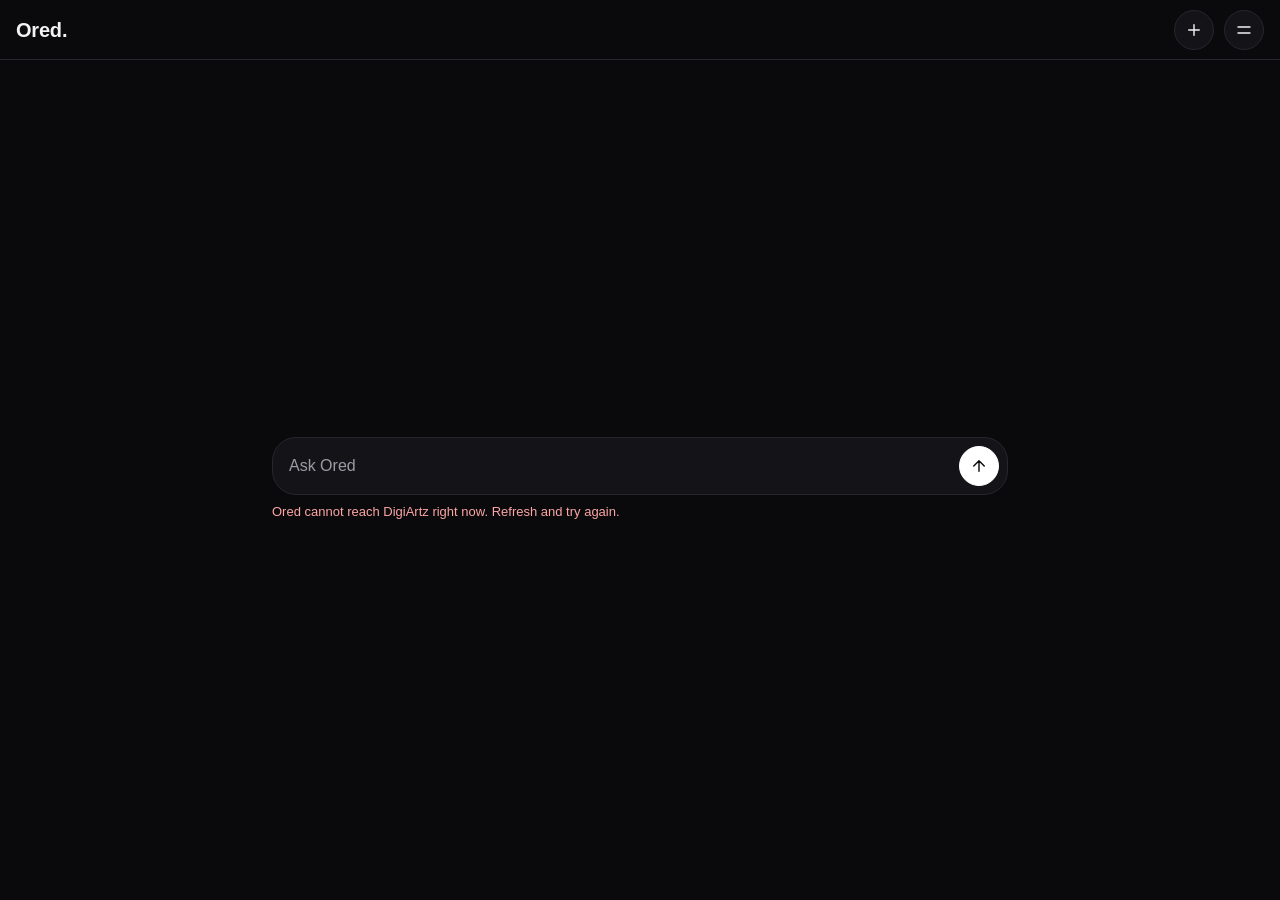
==== ored/index.html @ a07c2660 "Add the Ored page, launcher and learning pipeline" ====
<!doctype html>
<html lang="en">
<head>
<meta charset="utf-8">
<meta name="viewport" content="width=device-width, initial-scale=1, viewport-fit=cover">
<title>Ored</title>
<meta name="robots" content="noindex, nofollow">
<meta name="color-scheme" content="dark">
<link rel="icon" type="image/svg+xml" href="/favicon.svg?v=4" sizes="any">
<link rel="icon" href="/favicon.ico?v=4" sizes="16x16 32x32 48x48">
<link rel="apple-touch-icon" sizes="180x180" href="/apple-touch-icon.png?v=4">
<link rel="stylesheet" href="/ored/app.css?v=1">
</head>
<body>

<header class="oBar">
  <a class="oMark" href="/ored/">Ored.</a>
  <div class="oBarActs">
    <button type="button" class="oCirc" id="oNew" aria-label="New chat" title="New chat">
      <svg viewBox="0 0 24 24" aria-hidden="true" focusable="false">
        <path d="M12 5v14M5 12h14"></path>
      </svg>
    </button>
    <button type="button" class="oCirc" id="oMenu" aria-label="Chat history" title="Chat history"
            aria-expanded="false" aria-controls="oHistory">
      <svg viewBox="0 0 24 24" aria-hidden="true" focusable="false">
        <path d="M4 8h16M4 16h16"></path>
      </svg>
    </button>
  </div>
</header>

<main class="oMain" id="oMain">
  <div class="oThread" id="oThread" aria-live="polite"></div>
</main>

<div class="oDock" id="oDock">
  <form class="oComposer" id="oForm" autocomplete="off">
    <label class="oSrOnly" for="oInput">Message Ored</label>
    <textarea id="oInput" rows="1" maxlength="4000" placeholder="Ask Ored"
              enterkeyhint="send" spellcheck="true"></textarea>
    <button type="submit" class="oCirc oSend" id="oSend" aria-label="Send message" title="Send">
      <svg viewBox="0 0 24 24" aria-hidden="true" focusable="false">
        <path d="M12 19V5M5 12l7-7 7 7"></path>
      </svg>
    </button>
  </form>
  <p class="oNote" id="oNote" role="status"></p>
</div>

<div class="oScrim" id="oScrim" hidden></div>

<aside class="oHistory" id="oHistory" aria-label="Chat history" hidden>
  <div class="oHistoryBar">
    <span class="oHistoryTitle">History</span>
    <button type="button" class="oCirc oCircSm" id="oHistoryClose" aria-label="Close history">
      <svg viewBox="0 0 24 24" aria-hidden="true" focusable="false">
        <path d="M6 6l12 12M18 6L6 18"></path>
      </svg>
    </button>
  </div>
  <ul class="oHistoryList" id="oHistoryList"></ul>
  <p class="oHistoryEmpty" id="oHistoryEmpty">No conversations yet.</p>
</aside>

<script defer src="/js/vendor/supabase-js-2.112.2.min.js"></script>
<script defer src="/config.js"></script>
<script defer src="/ored/app.js?v=1"></script>

</body>
</html>
---- ored/app.css ----
:root{
  --o-bg:#0A0A0C;
  --o-sur:#141418;
  --o-sur2:#1C1C22;
  --o-bdr:#26262E;
  --o-bdrh:#3A3A46;
  --o-tx:#F2F2F5;
  --o-txd:#9B9BA6;
  --o-acc:#FFFFFF;
  --o-danger:#FCA5A5;
  --o-bar:3.75rem;
  --o-sat:env(safe-area-inset-top,0px);
  --o-sab:env(safe-area-inset-bottom,0px);
  --o-font:'Open Sans',-apple-system,BlinkMacSystemFont,'Segoe UI',Roboto,Helvetica,Arial,sans-serif;
  color-scheme:dark;
}

*,*::before,*::after{box-sizing:border-box;}

[hidden]{display:none !important;}

html,body{height:100%;}

body{
  margin:0;
  background:var(--o-bg);
  color:var(--o-tx);
  font-family:var(--o-font);
  font-size:1rem;
  line-height:1.6;
  -webkit-font-smoothing:antialiased;
  display:flex;
  flex-direction:column;
  overflow:hidden;
}

.oSrOnly{
  position:absolute;
  width:1px;height:1px;
  padding:0;margin:-1px;
  overflow:hidden;
  clip:rect(0 0 0 0);
  white-space:nowrap;
  border:0;
}

.oBar{
  flex:0 0 auto;
  height:calc(var(--o-bar) + var(--o-sat));
  padding:var(--o-sat) 1rem 0;
  display:flex;
  align-items:center;
  justify-content:space-between;
  gap:1rem;
  background:var(--o-bg);
  border-bottom:1px solid var(--o-bdr);
}

.oMark{
  font-size:1.25rem;
  font-weight:700;
  letter-spacing:-.01em;
  color:var(--o-tx);
  text-decoration:none;
}

.oBarActs{display:flex;align-items:center;gap:.625rem;}

.oCirc{
  width:2.5rem;
  height:2.5rem;
  flex:0 0 auto;
  display:flex;
  align-items:center;
  justify-content:center;
  padding:0;
  border-radius:50%;
  border:1px solid var(--o-bdr);
  background:var(--o-sur);
  color:var(--o-tx);
  cursor:pointer;
  -webkit-tap-highlight-color:transparent;
  transition:background .2s ease,border-color .2s ease,transform .2s ease;
}
.oCirc svg{
  width:1.125rem;
  height:1.125rem;
  fill:none;
  stroke:currentColor;
  stroke-width:1.9;
  stroke-linecap:round;
  stroke-linejoin:round;
}
.oCircSm{width:2rem;height:2rem;}
.oCircSm svg{width:.9375rem;height:.9375rem;}
@media(hover:hover){
  .oCirc:hover{background:var(--o-sur2);border-color:var(--o-bdrh);}
}
.oCirc:active{transform:scale(.94);}
.oCirc:focus-visible{outline:2px solid var(--o-acc);outline-offset:2px;}
.oCirc[disabled]{opacity:.45;cursor:not-allowed;}

.oMain{
  flex:1 1 auto;
  min-height:0;
  overflow-y:auto;
  overscroll-behavior:contain;
}

.oThread{
  width:min(46rem,100% - 2rem);
  margin:0 auto;
  padding:1.5rem 0 .5rem;
  display:flex;
  flex-direction:column;
  gap:1.25rem;
}
.oThread:empty{padding:0;}

.oTurn{display:flex;flex-direction:column;gap:.375rem;}
.oTurn.oMine{align-items:flex-end;}

.oBubble{
  max-width:min(100%,38rem);
  padding:.75rem 1rem;
  border-radius:1.125rem;
  background:var(--o-sur);
  border:1px solid var(--o-bdr);
  white-space:pre-wrap;
  overflow-wrap:anywhere;
}
.oMine .oBubble{
  background:var(--o-sur2);
  border-color:var(--o-bdrh);
  border-bottom-right-radius:.375rem;
}
.oTurn:not(.oMine) .oBubble{border-bottom-left-radius:.375rem;}
.oBubble.oFailed{border-color:rgba(252,165,165,.45);color:var(--o-danger);}

.oDock{
  flex:0 0 auto;
  padding:.75rem 1rem calc(.75rem + var(--o-sab));
  background:var(--o-bg);
}
body.oEmpty .oMain{flex:0 1 auto;}
body.oEmpty .oDock{margin-block:auto;}

.oComposer{
  width:min(46rem,100%);
  margin:0 auto;
  display:flex;
  align-items:flex-end;
  gap:.625rem;
  padding:.5rem .5rem .5rem 1rem;
  border:1px solid var(--o-bdr);
  border-radius:1.5rem;
  background:var(--o-sur);
  transition:border-color .2s ease;
}
.oComposer:focus-within{border-color:var(--o-bdrh);}

.oComposer textarea{
  flex:1 1 auto;
  min-width:0;
  max-height:11rem;
  padding:.5rem 0;
  border:0;
  resize:none;
  background:transparent;
  color:var(--o-tx);
  font:inherit;
  line-height:1.5;
  outline:none;
}
.oComposer textarea::placeholder{color:var(--o-txd);}

.oSend{background:var(--o-acc);border-color:var(--o-acc);color:var(--o-bg);}
@media(hover:hover){
  .oSend:hover{background:var(--o-acc);border-color:var(--o-acc);opacity:.88;}
}

.oNote{
  width:min(46rem,100%);
  margin:.5rem auto 0;
  min-height:1.25rem;
  font-size:.8125rem;
  line-height:1.4;
  color:var(--o-txd);
}
.oNote a{color:var(--o-tx);}
.oNote.oNoteBad{color:var(--o-danger);}

.oScrim{
  position:fixed;
  inset:0;
  z-index:40;
  background:rgba(5,5,8,.6);
  backdrop-filter:blur(2px);
  -webkit-backdrop-filter:blur(2px);
}

.oHistory{
  position:fixed;
  z-index:41;
  top:0;
  right:0;
  bottom:0;
  width:min(20rem,86vw);
  padding:var(--o-sat) 0 var(--o-sab);
  display:flex;
  flex-direction:column;
  background:var(--o-sur);
  border-left:1px solid var(--o-bdr);
}

.oHistoryBar{
  flex:0 0 auto;
  height:var(--o-bar);
  padding:0 .75rem 0 1rem;
  display:flex;
  align-items:center;
  justify-content:space-between;
  border-bottom:1px solid var(--o-bdr);
}
.oHistoryTitle{font-size:.875rem;font-weight:600;color:var(--o-txd);}

.oHistoryList{
  flex:1 1 auto;
  min-height:0;
  overflow-y:auto;
  margin:0;
  padding:.5rem;
  list-style:none;
}
.oHistoryList:empty{display:none;}

.oHistoryItem{
  display:flex;
  align-items:center;
  gap:.5rem;
  width:100%;
  padding:.5rem .625rem;
  border:0;
  border-radius:.625rem;
  background:transparent;
  color:var(--o-tx);
  font:inherit;
  font-size:.875rem;
  text-align:left;
  white-space:nowrap;
  overflow:hidden;
  text-overflow:ellipsis;
  cursor:pointer;
}
@media(hover:hover){
  .oHistoryItem:hover{background:var(--o-sur2);}
}
.oHistoryItem[aria-current="true"]{background:var(--o-sur2);}
.oHistoryItem:focus-visible{outline:2px solid var(--o-acc);outline-offset:-2px;}

.oHistoryEmpty{
  margin:0;
  padding:1rem;
  font-size:.8125rem;
  color:var(--o-txd);
}

@media(prefers-reduced-motion:reduce){
  .oCirc,.oComposer{transition:none;}
  .oCirc:active{transform:none;}
}
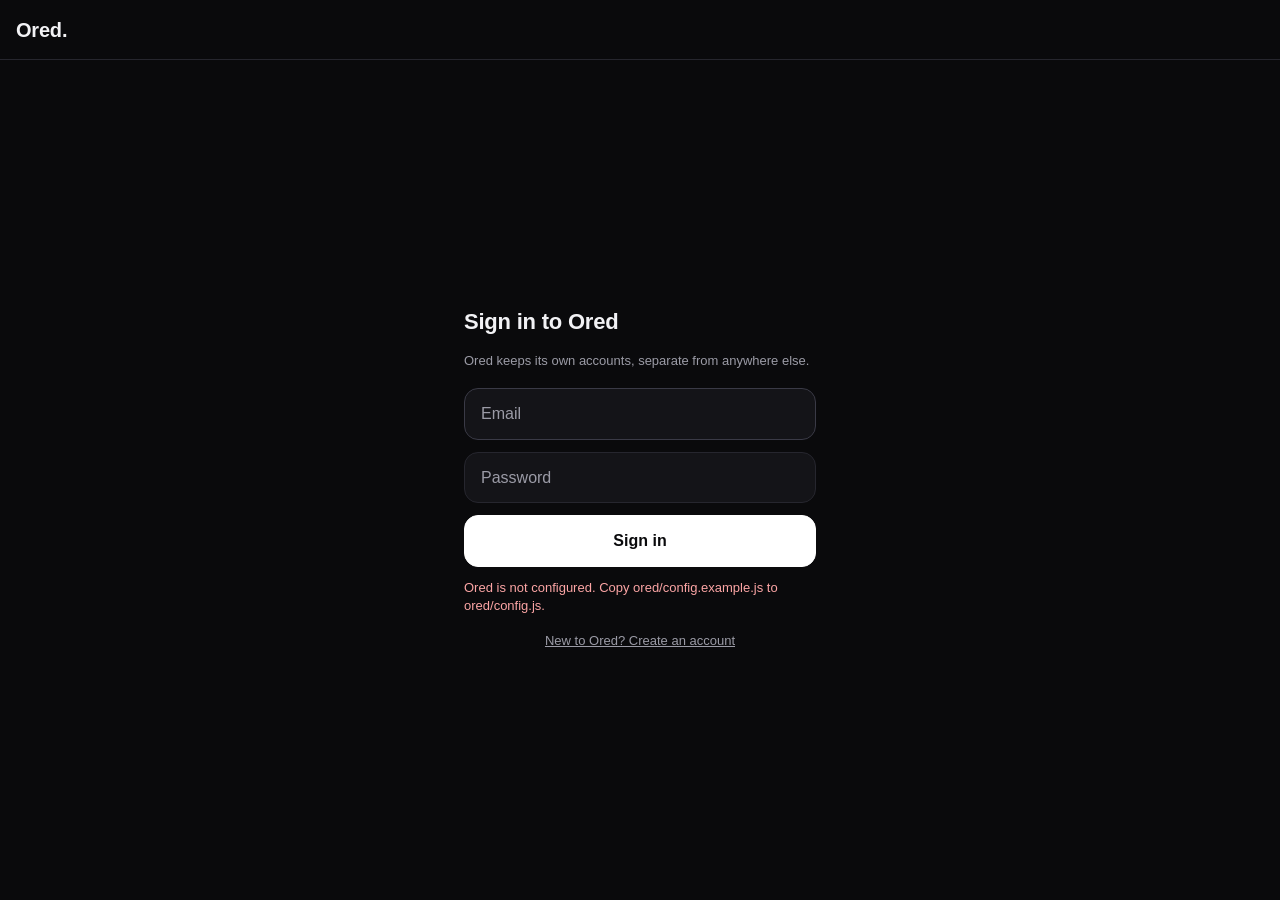
==== commit ba2cfedd: "Make Ored stand on its own Supabase project Ored shared DigiArtz's Supabase project: its tables sat " ====
--- a/ored/index.html
+++ b/ored/index.html
@@ -9,7 +9,7 @@
 <link rel="icon" type="image/svg+xml" href="/favicon.svg?v=4" sizes="any">
 <link rel="icon" href="/favicon.ico?v=4" sizes="16x16 32x32 48x48">
 <link rel="apple-touch-icon" sizes="180x180" href="/apple-touch-icon.png?v=4">
-<link rel="stylesheet" href="/ored/app.css?v=1">
+<link rel="stylesheet" href="/ored/app.css?v=2">
 </head>
 <body>
 
@@ -25,6 +25,11 @@
             aria-expanded="false" aria-controls="oHistory">
       <svg viewBox="0 0 24 24" aria-hidden="true" focusable="false">
         <path d="M4 8h16M4 16h16"></path>
+      </svg>
+    </button>
+    <button type="button" class="oCirc" id="oOut" aria-label="Sign out" title="Sign out">
+      <svg viewBox="0 0 24 24" aria-hidden="true" focusable="false">
+        <path d="M15 17l5-5-5-5M20 12H9M13 3H6a1 1 0 0 0-1 1v16a1 1 0 0 0 1 1h7"></path>
       </svg>
     </button>
   </div>
@@ -48,6 +53,22 @@
   <p class="oNote" id="oNote" role="status"></p>
 </div>
 
+<section class="oAuth" id="oAuth" hidden aria-labelledby="oAuthTitle">
+  <form class="oAuthCard" id="oAuthForm" autocomplete="on">
+    <h1 class="oAuthTitle" id="oAuthTitle">Sign in to Ored</h1>
+    <p class="oAuthLede" id="oAuthLede">Ored keeps its own accounts, separate from anywhere else.</p>
+    <label class="oSrOnly" for="oEmail">Email</label>
+    <input class="oField" id="oEmail" type="email" name="email" placeholder="Email"
+           autocomplete="email" required>
+    <label class="oSrOnly" for="oPass">Password</label>
+    <input class="oField" id="oPass" type="password" name="password" placeholder="Password"
+           autocomplete="current-password" minlength="8" required>
+    <button type="submit" class="oBtn" id="oAuthGo">Sign in</button>
+    <p class="oAuthNote" id="oAuthNote" role="status"></p>
+    <button type="button" class="oLink" id="oAuthSwap">New to Ored? Create an account</button>
+  </form>
+</section>
+
 <div class="oScrim" id="oScrim" hidden></div>
 
 <aside class="oHistory" id="oHistory" aria-label="Chat history" hidden>
@@ -64,8 +85,8 @@
 </aside>
 
 <script defer src="/js/vendor/supabase-js-2.112.2.min.js"></script>
-<script defer src="/config.js"></script>
-<script defer src="/ored/app.js?v=1"></script>
+<script defer src="/ored/config.js?v=1"></script>
+<script defer src="/ored/app.js?v=2"></script>
 
 </body>
 </html>
--- a/ored/app.css
+++ b/ored/app.css
@@ -269,3 +269,98 @@
   .oCirc,.oComposer{transition:none;}
   .oCirc:active{transform:none;}
 }
+
+body.oOut .oBarActs,
+body.oOut .oDock{display:none;}
+body:not(.oOut) #oOut{display:flex;}
+body.oOut #oOut{display:none;}
+
+.oAuth{
+  position:fixed;
+  inset:calc(var(--o-bar) + var(--o-sat)) 0 0;
+  z-index:30;
+  display:flex;
+  align-items:center;
+  justify-content:center;
+  padding:1.5rem 1rem calc(1.5rem + var(--o-sab));
+  overflow-y:auto;
+  background:var(--o-bg);
+}
+
+.oAuthCard{
+  width:min(22rem,100%);
+  display:flex;
+  flex-direction:column;
+  gap:.75rem;
+}
+
+.oAuthTitle{
+  margin:0;
+  font-size:1.375rem;
+  font-weight:700;
+  letter-spacing:-.01em;
+}
+
+.oAuthLede{
+  margin:0 0 .25rem;
+  font-size:.8125rem;
+  color:var(--o-txd);
+}
+
+.oField{
+  width:100%;
+  padding:.75rem 1rem;
+  border:1px solid var(--o-bdr);
+  border-radius:.875rem;
+  background:var(--o-sur);
+  color:var(--o-tx);
+  font:inherit;
+  outline:none;
+  transition:border-color .2s ease;
+}
+.oField::placeholder{color:var(--o-txd);}
+.oField:focus{border-color:var(--o-bdrh);}
+
+.oBtn{
+  width:100%;
+  padding:.75rem 1rem;
+  border:1px solid var(--o-acc);
+  border-radius:.875rem;
+  background:var(--o-acc);
+  color:var(--o-bg);
+  font:inherit;
+  font-weight:600;
+  cursor:pointer;
+  -webkit-tap-highlight-color:transparent;
+  transition:opacity .2s ease;
+}
+@media(hover:hover){ .oBtn:hover{opacity:.88;} }
+.oBtn[disabled]{opacity:.45;cursor:not-allowed;}
+.oBtn:focus-visible{outline:2px solid var(--o-acc);outline-offset:2px;}
+
+.oAuthNote{
+  margin:0;
+  min-height:1.25rem;
+  font-size:.8125rem;
+  line-height:1.4;
+  color:var(--o-txd);
+}
+.oAuthNote.oNoteBad{color:var(--o-danger);}
+
+.oLink{
+  padding:.25rem 0;
+  border:0;
+  background:transparent;
+  color:var(--o-txd);
+  font:inherit;
+  font-size:.8125rem;
+  text-align:center;
+  cursor:pointer;
+  text-decoration:underline;
+}
+@media(hover:hover){ .oLink:hover{color:var(--o-tx);} }
+.oLink:focus-visible{outline:2px solid var(--o-acc);outline-offset:2px;}
+
+@media(prefers-reduced-motion:reduce){
+  .oField,.oBtn{transition:none;}
+}
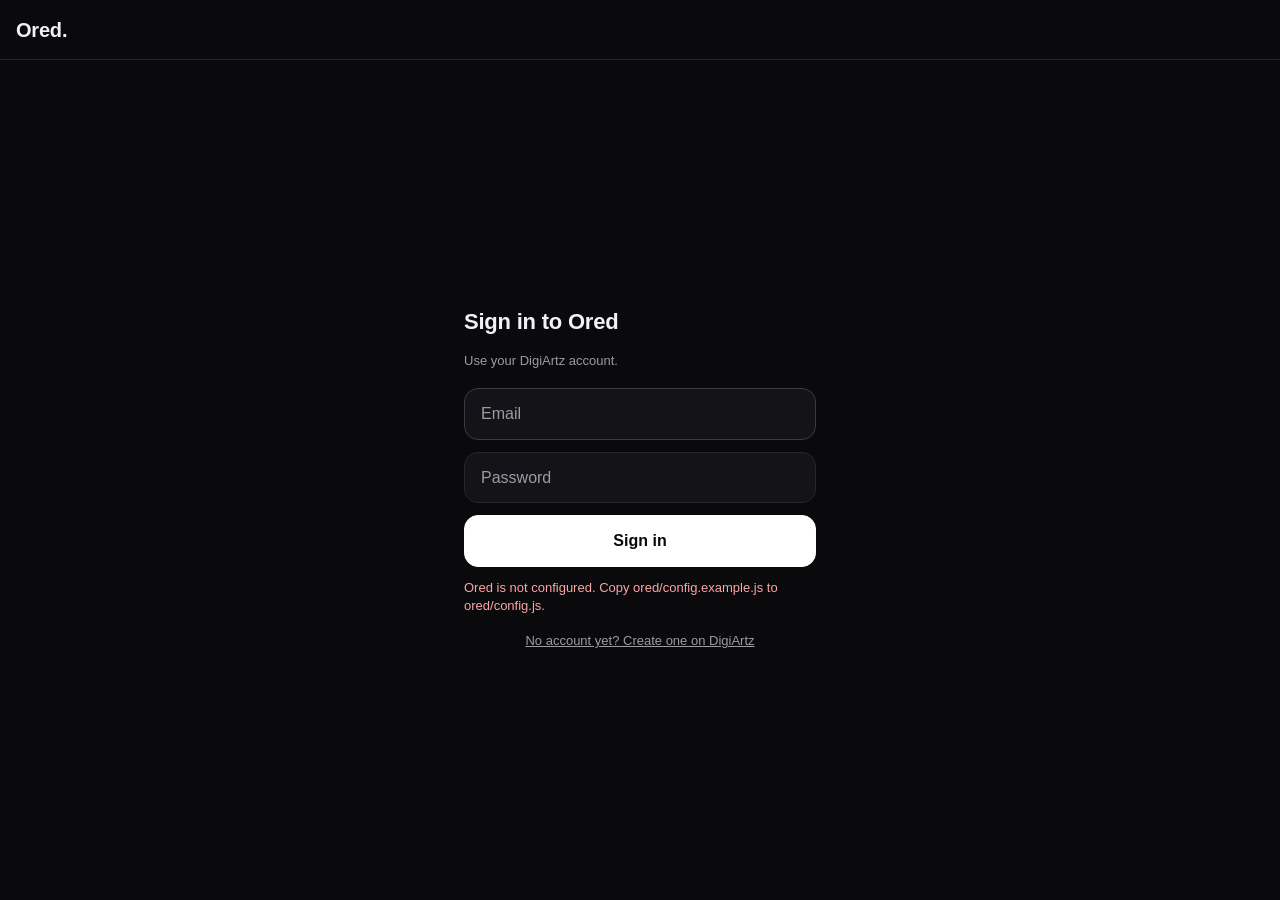
==== commit a58bee96: "Sign Ored in with DigiArtz accounts, lock its data to the service key Ored does not need accounts of" ====
--- a/ored/index.html
+++ b/ored/index.html
@@ -9,7 +9,7 @@
 <link rel="icon" type="image/svg+xml" href="/favicon.svg?v=4" sizes="any">
 <link rel="icon" href="/favicon.ico?v=4" sizes="16x16 32x32 48x48">
 <link rel="apple-touch-icon" sizes="180x180" href="/apple-touch-icon.png?v=4">
-<link rel="stylesheet" href="/ored/app.css?v=2">
+<link rel="stylesheet" href="/ored/app.css?v=3">
 </head>
 <body>
 
@@ -56,7 +56,7 @@
 <section class="oAuth" id="oAuth" hidden aria-labelledby="oAuthTitle">
   <form class="oAuthCard" id="oAuthForm" autocomplete="on">
     <h1 class="oAuthTitle" id="oAuthTitle">Sign in to Ored</h1>
-    <p class="oAuthLede" id="oAuthLede">Ored keeps its own accounts, separate from anywhere else.</p>
+    <p class="oAuthLede" id="oAuthLede">Use your DigiArtz account.</p>
     <label class="oSrOnly" for="oEmail">Email</label>
     <input class="oField" id="oEmail" type="email" name="email" placeholder="Email"
            autocomplete="email" required>
@@ -65,7 +65,8 @@
            autocomplete="current-password" minlength="8" required>
     <button type="submit" class="oBtn" id="oAuthGo">Sign in</button>
     <p class="oAuthNote" id="oAuthNote" role="status"></p>
-    <button type="button" class="oLink" id="oAuthSwap">New to Ored? Create an account</button>
+    <a class="oLink" id="oAuthJoin" href="https://digiartz.net/login"
+       target="_blank" rel="noopener">No account yet? Create one on DigiArtz</a>
   </form>
 </section>
 
@@ -85,8 +86,8 @@
 </aside>
 
 <script defer src="/js/vendor/supabase-js-2.112.2.min.js"></script>
-<script defer src="/ored/config.js?v=1"></script>
-<script defer src="/ored/app.js?v=2"></script>
+<script defer src="/ored/config.js?v=2"></script>
+<script defer src="/ored/app.js?v=3"></script>
 
 </body>
 </html>
--- a/ored/app.css
+++ b/ored/app.css
@@ -348,6 +348,7 @@
 .oAuthNote.oNoteBad{color:var(--o-danger);}
 
 .oLink{
+  display:block;
   padding:.25rem 0;
   border:0;
   background:transparent;
